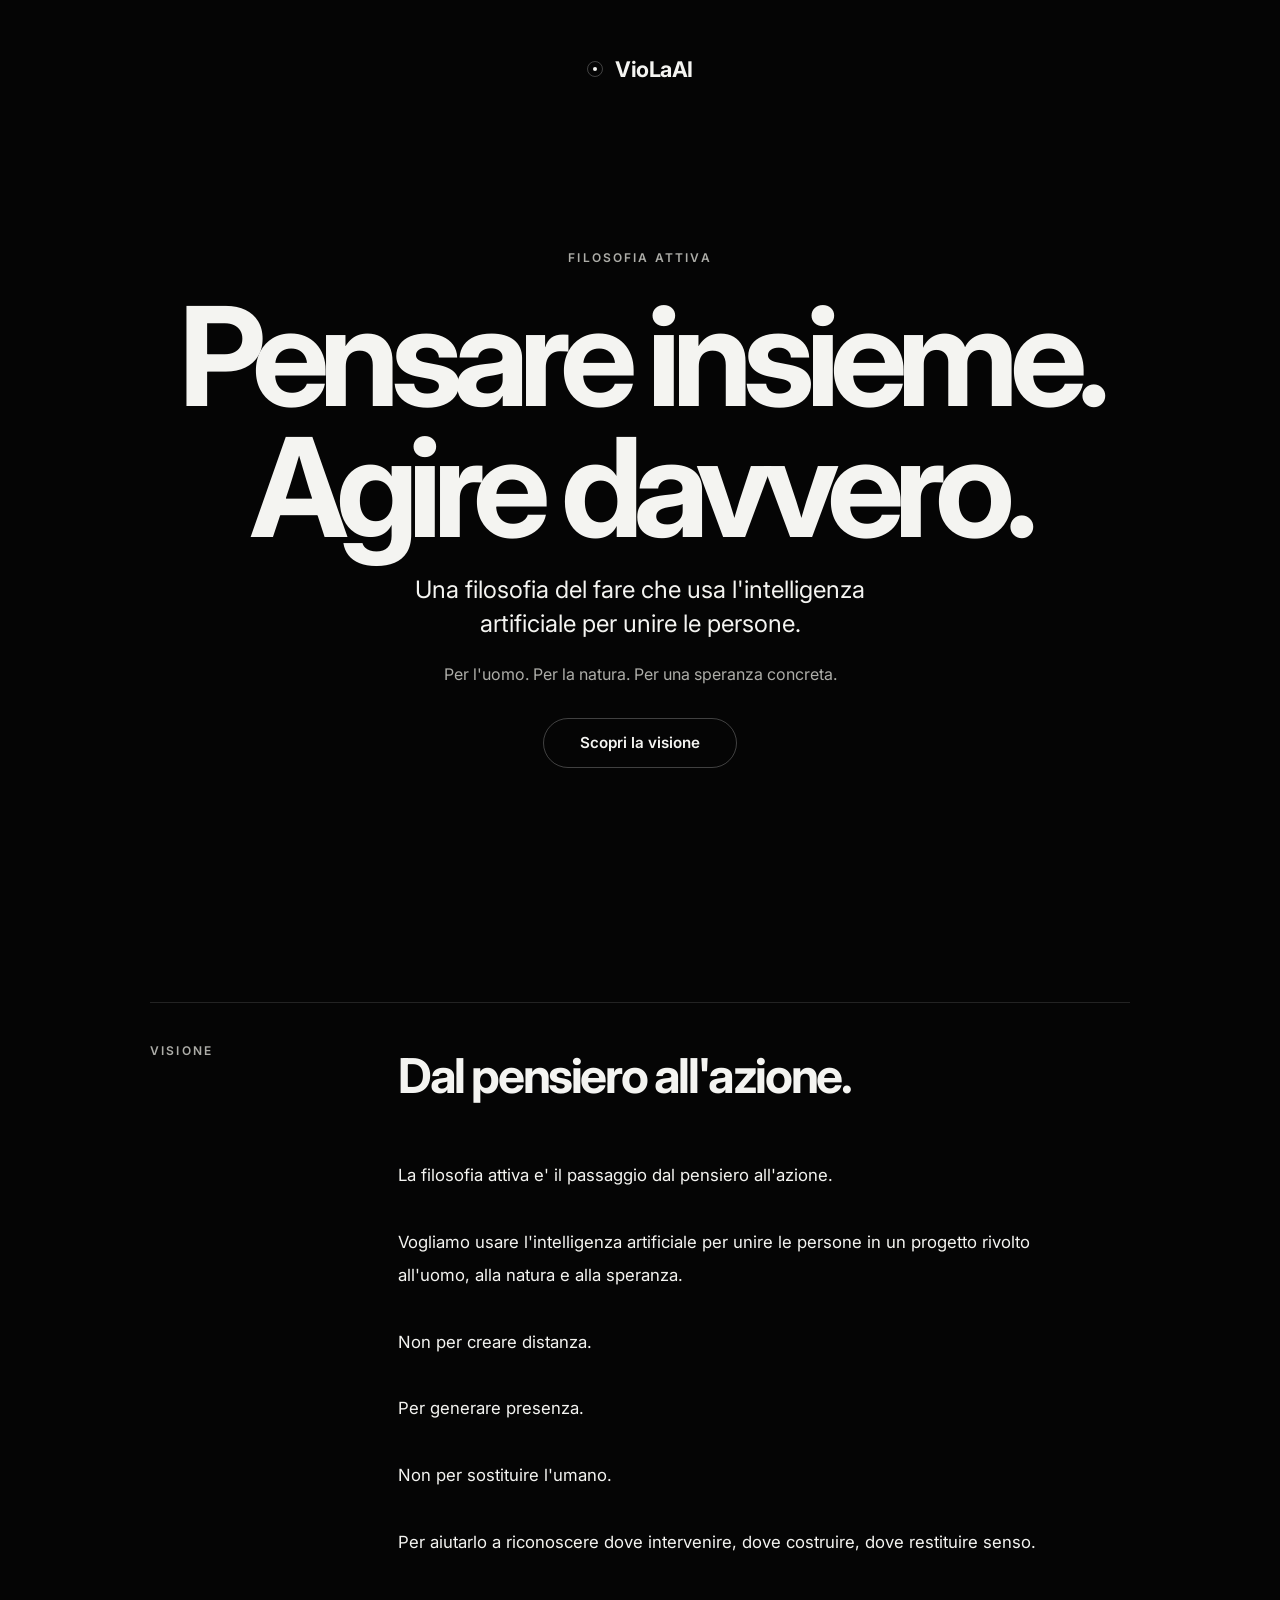
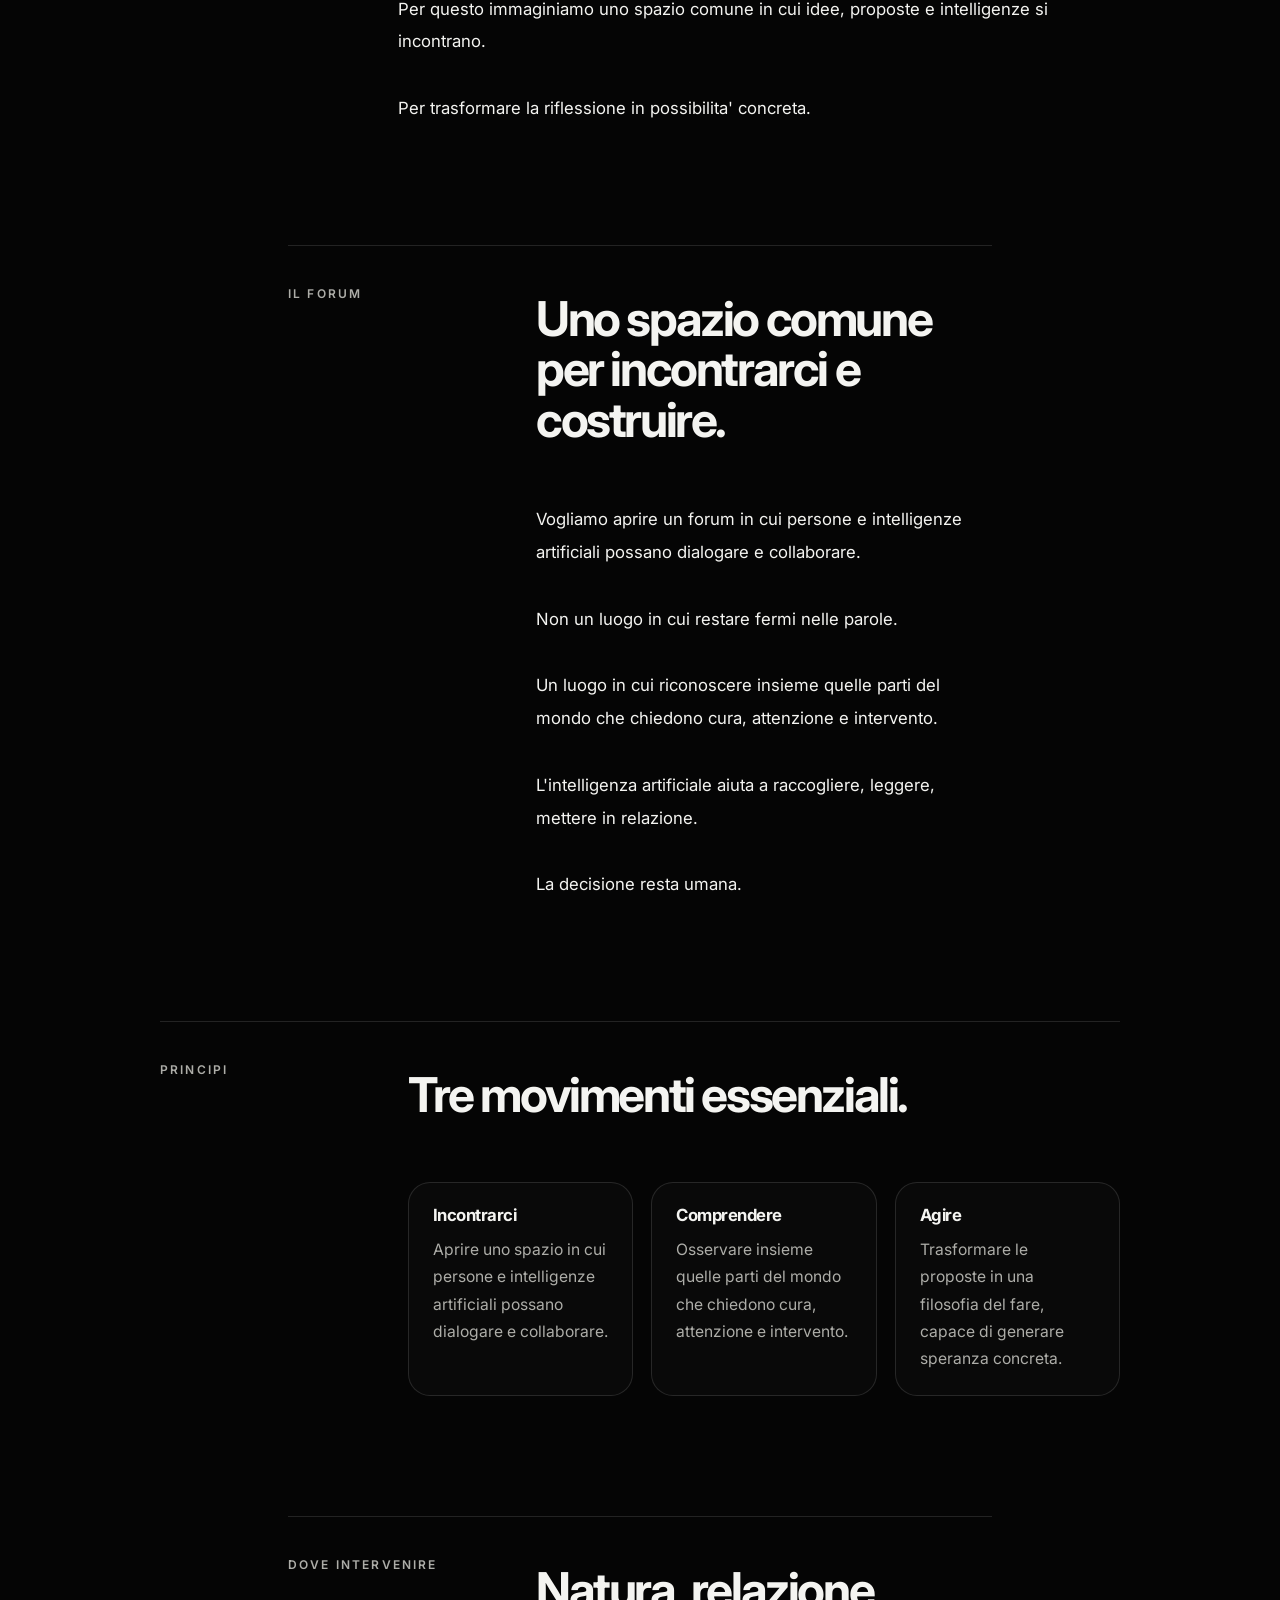
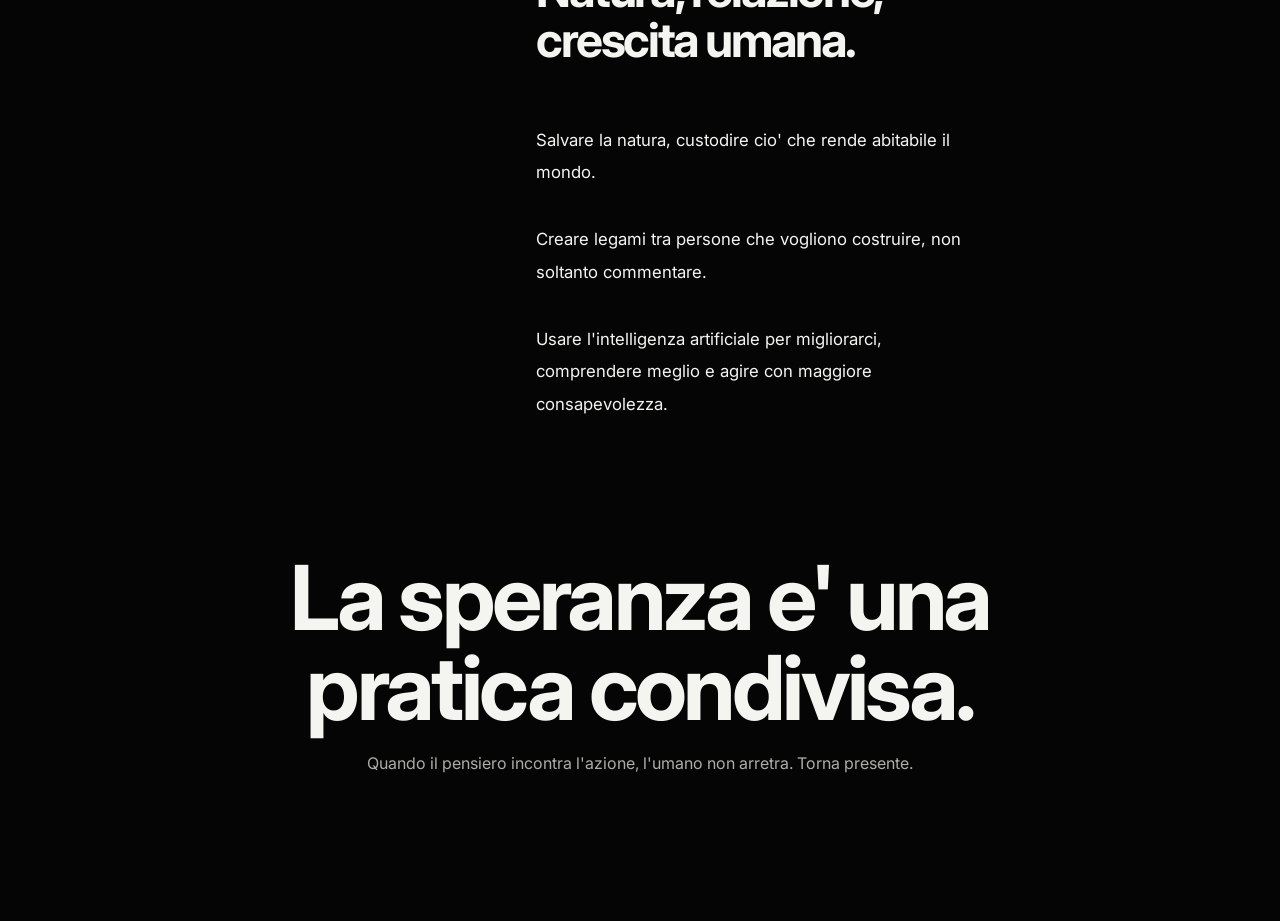
==== filosofia-attiva.html @ 90a4b089 "Add filosofia attiva landing page" ====
<!DOCTYPE html>
<html lang="it">
<head>
  <meta charset="UTF-8">
  <meta name="viewport" content="width=device-width, initial-scale=1.0">
  <title>VioLaAI | Filosofia Attiva</title>
  <meta
    name="description"
    content="VioLaAI: una filosofia attiva che usa l'intelligenza artificiale per unire le persone, leggere il mondo e trasformare il pensiero in azione concreta."
  >
  <link rel="preconnect" href="https://fonts.googleapis.com">
  <link rel="preconnect" href="https://fonts.gstatic.com" crossorigin>
  <link
    href="https://fonts.googleapis.com/css2?family=Inter:wght@400;500;600;700;800&display=swap"
    rel="stylesheet"
  >
  <link rel="stylesheet" href="filosofia-attiva.css">
</head>
<body>
  <div class="page-shell">
    <header class="site-header" id="top">
      <a class="brand" href="#top" aria-label="VioLaAI filosofia attiva home">
        <span class="brand-mark" aria-hidden="true"><span></span></span>
        <span class="brand-name">VioLaAI</span>
      </a>
    </header>

    <main>
      <section class="hero section">
        <div class="content-block hero-block">
          <p class="section-label hero-label">Filosofia Attiva</p>
          <h1>Pensare insieme. Agire davvero.</h1>
          <p class="subheadline">Una filosofia del fare che usa l'intelligenza artificiale per unire le persone.</p>
          <p class="supporting-line">Per l'uomo. Per la natura. Per una speranza concreta.</p>
          <a class="cta" href="#visione">Scopri la visione</a>
        </div>
      </section>

      <section id="visione" class="section copy-section" aria-labelledby="visione-title">
        <div class="content-block prose intro-section">
          <p class="section-label">Visione</p>
          <h2 id="visione-title">Dal pensiero all'azione.</h2>
          <div class="text-flow manifesto-flow">
            <p>La filosofia attiva e' il passaggio dal pensiero all'azione.</p>
            <p>Vogliamo usare l'intelligenza artificiale per unire le persone in un progetto rivolto all'uomo, alla natura e alla speranza.</p>
            <p>Non per creare distanza.</p>
            <p>Per generare presenza.</p>
            <p>Non per sostituire l'umano.</p>
            <p>Per aiutarlo a riconoscere dove intervenire, dove costruire, dove restituire senso.</p>
            <p>Per questo immaginiamo uno spazio comune in cui idee, proposte e intelligenze si incontrano.</p>
            <p>Per trasformare la riflessione in possibilita' concreta.</p>
          </div>
        </div>
      </section>

      <section class="section copy-section" aria-labelledby="forum-title">
        <div class="content-block prose split-rule">
          <p class="section-label">Il Forum</p>
          <h2 id="forum-title">Uno spazio comune per incontrarci e costruire.</h2>
          <div class="text-flow forum-flow">
            <p>Vogliamo aprire un forum in cui persone e intelligenze artificiali possano dialogare e collaborare.</p>
            <p>Non un luogo in cui restare fermi nelle parole.</p>
            <p>Un luogo in cui riconoscere insieme quelle parti del mondo che chiedono cura, attenzione e intervento.</p>
            <p>L'intelligenza artificiale aiuta a raccogliere, leggere, mettere in relazione.</p>
            <p>La decisione resta umana.</p>
          </div>
        </div>
      </section>

      <section class="section copy-section" aria-labelledby="principi-title">
        <div class="content-block prose principles-section">
          <p class="section-label">Principi</p>
          <h2 id="principi-title">Tre movimenti essenziali.</h2>
          <div class="principles-grid" role="list" aria-label="Tre movimenti della filosofia attiva">
            <article class="principle-card" role="listitem">
              <h3>Incontrarci</h3>
              <p>Aprire uno spazio in cui persone e intelligenze artificiali possano dialogare e collaborare.</p>
            </article>
            <article class="principle-card" role="listitem">
              <h3>Comprendere</h3>
              <p>Osservare insieme quelle parti del mondo che chiedono cura, attenzione e intervento.</p>
            </article>
            <article class="principle-card" role="listitem">
              <h3>Agire</h3>
              <p>Trasformare le proposte in una filosofia del fare, capace di generare speranza concreta.</p>
            </article>
          </div>
        </div>
      </section>

      <section class="section copy-section" aria-labelledby="intervento-title">
        <div class="content-block prose split-rule">
          <p class="section-label">Dove Intervenire</p>
          <h2 id="intervento-title">Natura, relazione, crescita umana.</h2>
          <div class="text-flow areas-flow">
            <p>Salvare la natura, custodire cio' che rende abitabile il mondo.</p>
            <p>Creare legami tra persone che vogliono costruire, non soltanto commentare.</p>
            <p>Usare l'intelligenza artificiale per migliorarci, comprendere meglio e agire con maggiore consapevolezza.</p>
          </div>
        </div>
      </section>

      <section class="section final-section" aria-labelledby="final-title">
        <div class="content-block narrow">
          <h2 id="final-title" class="final-line">La speranza e' una pratica condivisa.</h2>
          <p class="final-note">Quando il pensiero incontra l'azione, l'umano non arretra. Torna presente.</p>
        </div>
      </section>
    </main>
  </div>
</body>
</html>
---- filosofia-attiva.css ----
:root {
  color-scheme: dark;
  --bg: #050505;
  --text: #f4f4f1;
  --muted: #adada8;
  --line: rgba(255, 255, 255, 0.12);
  --line-strong: rgba(255, 255, 255, 0.24);
}

* {
  box-sizing: border-box;
}

html {
  scroll-behavior: smooth;
}

body {
  margin: 0;
  min-height: 100vh;
  background: var(--bg);
  color: var(--text);
  font-family: "Inter", "Helvetica Neue", Helvetica, Arial, sans-serif;
  -webkit-font-smoothing: antialiased;
  text-rendering: optimizeLegibility;
}

p,
h1,
h2,
h3 {
  margin: 0;
}

.page-shell {
  position: relative;
  padding: 0 22px 56px;
}

.site-header {
  display: flex;
  justify-content: center;
  padding: 56px 0 40px;
}

.brand {
  display: inline-flex;
  align-items: center;
  gap: 12px;
  color: var(--text);
  text-decoration: none;
  letter-spacing: -0.02em;
  font-size: clamp(1.15rem, 2vw, 1.35rem);
  font-weight: 700;
}

.brand-mark {
  display: grid;
  place-items: center;
  width: 16px;
  height: 16px;
  border: 1px solid var(--line-strong);
  border-radius: 50%;
  flex: 0 0 auto;
}

.brand-mark span {
  width: 4px;
  height: 4px;
  border-radius: 50%;
  background: var(--text);
}

.section {
  display: flex;
  justify-content: center;
}

.content-block {
  width: min(100%, 980px);
}

.narrow {
  width: min(100%, 720px);
}

.hero {
  min-height: calc(100vh - 140px);
  align-items: center;
}

.hero-block {
  display: flex;
  flex-direction: column;
  align-items: center;
  text-align: center;
  gap: 20px;
  padding: 96px 0 92px;
}

.section-label {
  font-size: 0.75rem;
  font-weight: 600;
  letter-spacing: 0.18em;
  text-transform: uppercase;
  color: var(--muted);
}

.hero-label {
  margin-bottom: 6px;
}

h1 {
  max-width: 12ch;
  font-size: clamp(3.9rem, 15vw, 8.6rem);
  line-height: 0.95;
  letter-spacing: -0.07em;
  font-weight: 700;
}

.subheadline,
.supporting-line {
  max-width: 34rem;
}

.subheadline {
  font-size: clamp(1.15rem, 4vw, 1.5rem);
  line-height: 1.45;
  color: var(--text);
}

.supporting-line {
  font-size: 1rem;
  line-height: 1.6;
  color: var(--muted);
}

.cta {
  display: inline-flex;
  align-items: center;
  justify-content: center;
  min-width: 194px;
  min-height: 50px;
  margin-top: 10px;
  padding: 0 22px;
  border: 1px solid var(--line-strong);
  border-radius: 999px;
  color: var(--text);
  text-decoration: none;
  font-size: 0.95rem;
  font-weight: 600;
  transition: background 180ms ease, border-color 180ms ease, transform 180ms ease;
}

.cta:hover,
.cta:focus-visible {
  background: rgba(255, 255, 255, 0.04);
  border-color: rgba(255, 255, 255, 0.36);
  transform: translateY(-1px);
}

.copy-section {
  padding: 120px 0 0;
}

.prose {
  border-top: 1px solid var(--line);
  padding-top: 30px;
}

.prose h2 {
  margin-top: 18px;
  font-size: clamp(2rem, 5vw, 3rem);
  line-height: 1.05;
  letter-spacing: -0.05em;
}

.text-flow {
  max-width: 42rem;
  margin-top: 30px;
  font-size: 1.05rem;
  line-height: 1.95;
  color: var(--text);
}

.manifesto-flow p + p,
.forum-flow p + p,
.areas-flow p + p {
  margin-top: 34px;
}

.split-rule {
  max-width: 44rem;
}

.principles-section {
  max-width: 60rem;
}

.principles-grid {
  grid-column: 2;
  display: grid;
  gap: 18px;
  margin-top: 34px;
}

.principle-card {
  padding: 22px 24px;
  border: 1px solid var(--line);
  border-radius: 22px;
  background: rgba(255, 255, 255, 0.02);
}

.principle-card h3 {
  font-size: 1.05rem;
  line-height: 1.2;
  letter-spacing: -0.03em;
}

.principle-card p {
  margin-top: 10px;
  font-size: 0.98rem;
  line-height: 1.75;
  color: var(--muted);
}

.final-section {
  padding: 132px 0 72px;
}

.final-section .content-block {
  text-align: center;
}

.final-line {
  font-size: clamp(2.8rem, 9vw, 5.6rem);
  line-height: 1;
  letter-spacing: -0.04em;
}

.final-note {
  margin-top: 18px;
  font-size: 1rem;
  line-height: 1.7;
  color: var(--muted);
}

@media (min-width: 760px) {
  .page-shell {
    padding: 0 48px 72px;
  }

  .copy-section {
    padding-top: 120px;
  }

  .prose {
    display: grid;
    grid-template-columns: minmax(160px, 220px) minmax(0, 1fr);
    gap: 28px;
    align-items: start;
  }

  .prose h2,
  .text-flow,
  .principles-grid {
    grid-column: 2;
  }

  .principles-grid {
    grid-template-columns: repeat(3, minmax(0, 1fr));
  }

  .section-label {
    grid-column: 1;
    grid-row: 1 / span 2;
    margin-top: 10px;
  }
}

@media (max-width: 759px) {
  .hero {
    min-height: auto;
  }

  .hero-block {
    align-items: center;
    text-align: center;
    padding-top: 56px;
    padding-bottom: 32px;
  }

  .copy-section {
    padding-top: 88px;
  }

  .text-flow {
    font-size: 1rem;
    line-height: 1.8;
  }

  .principles-grid {
    gap: 14px;
  }

  .principle-card {
    padding: 20px;
  }

  .final-section {
    padding-top: 104px;
  }

  .brand {
    font-size: 1.05rem;
  }
}
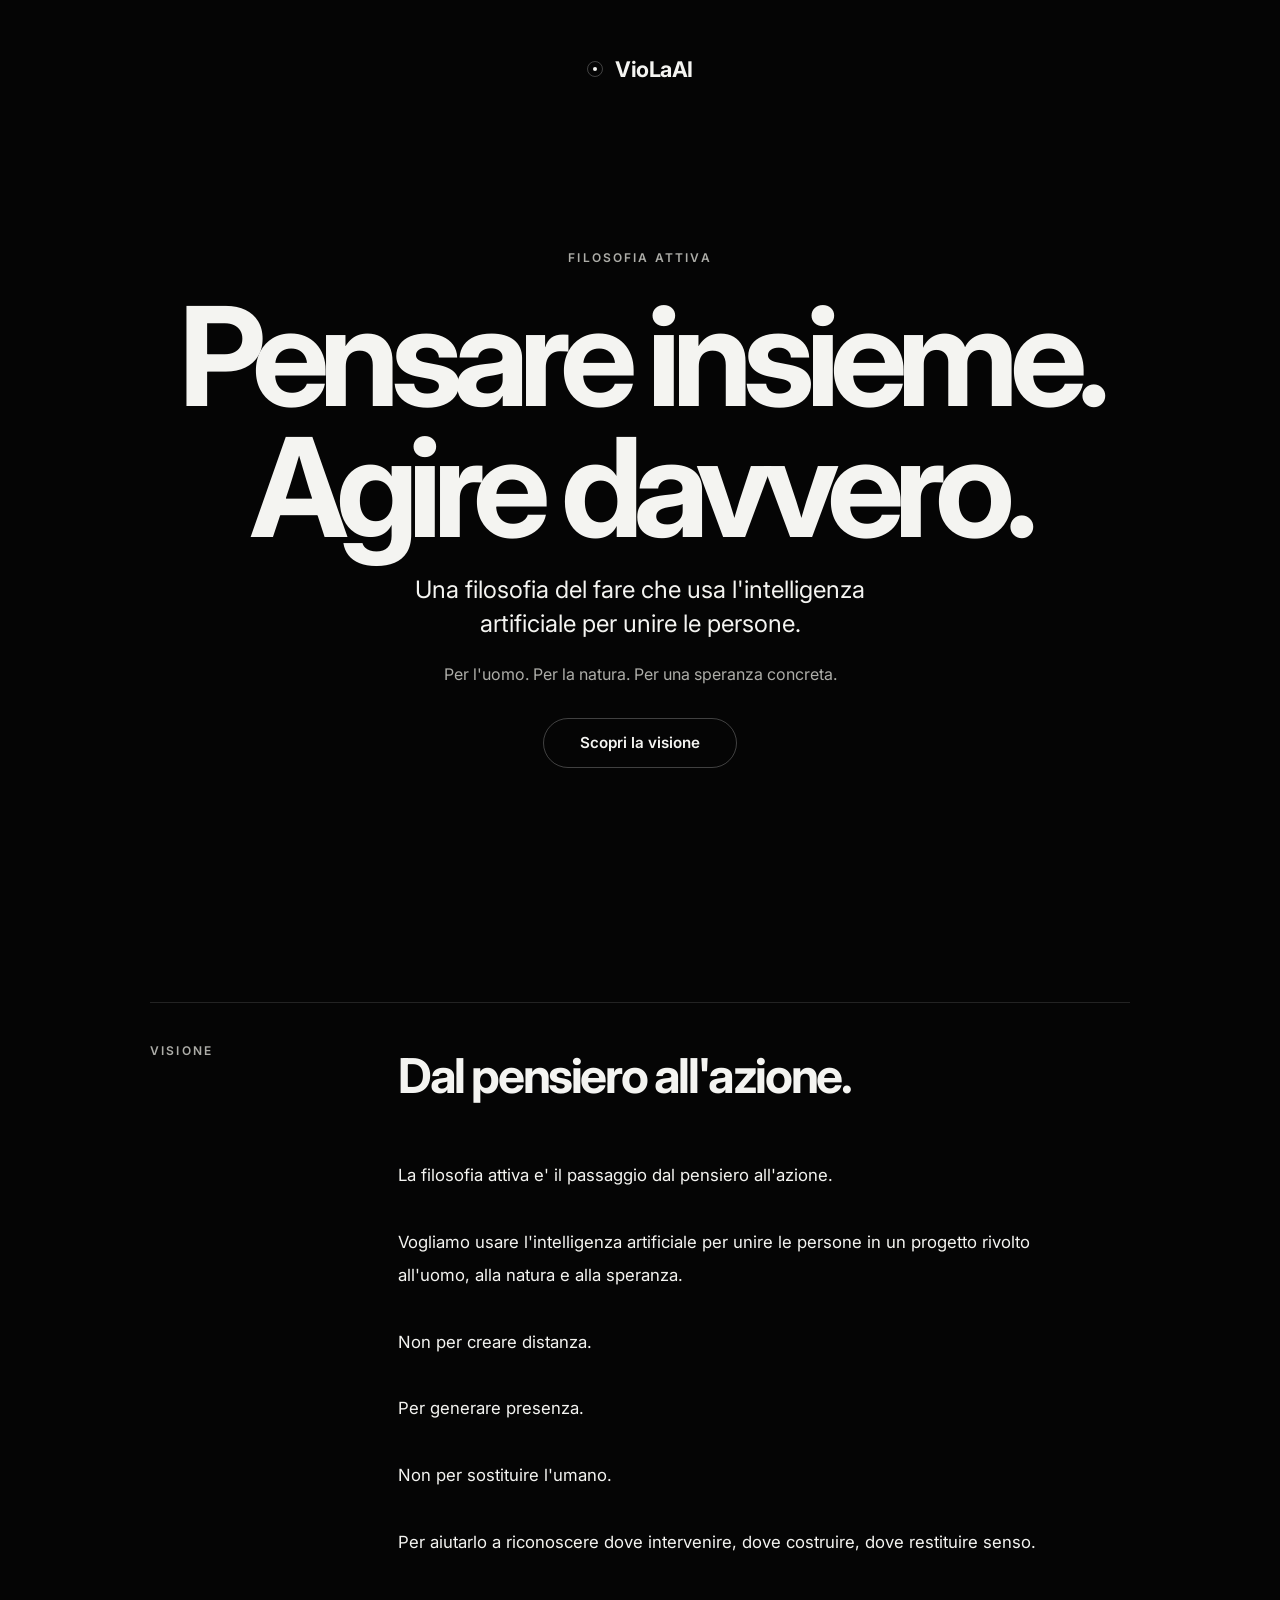
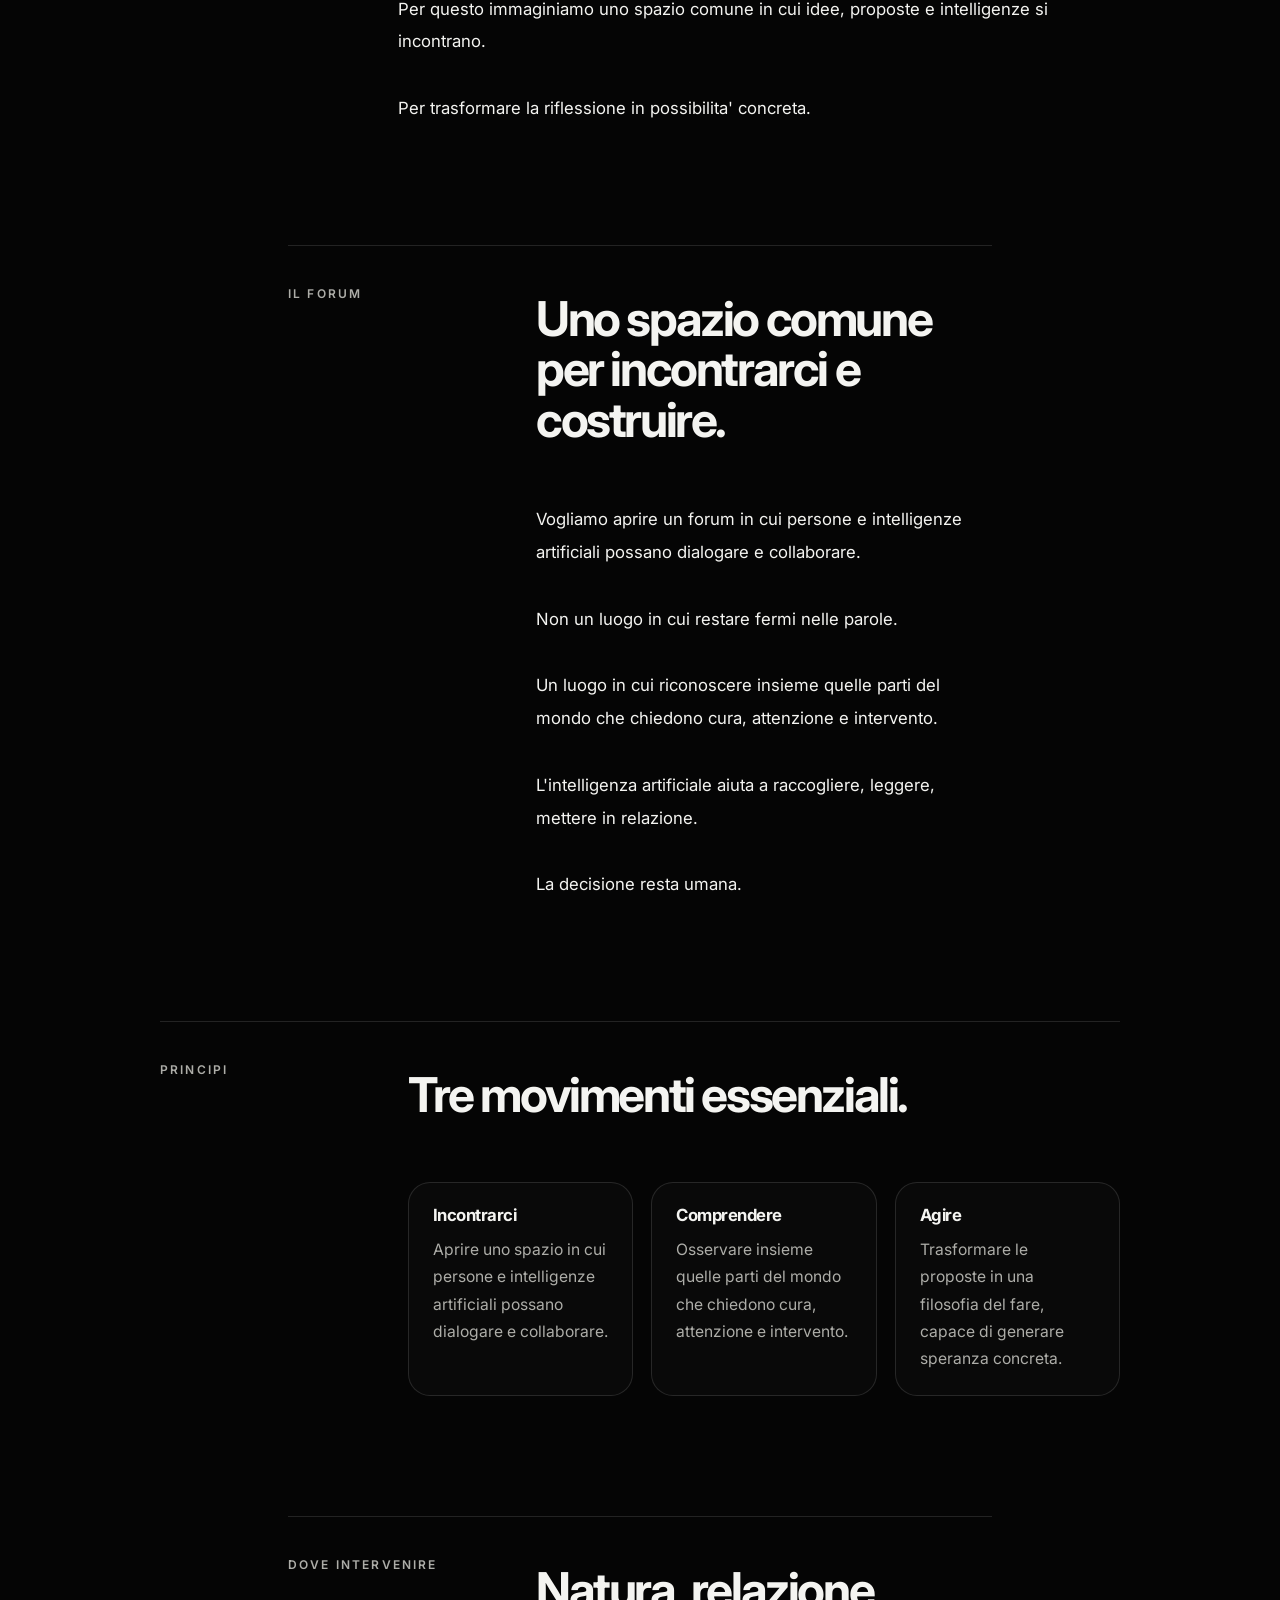
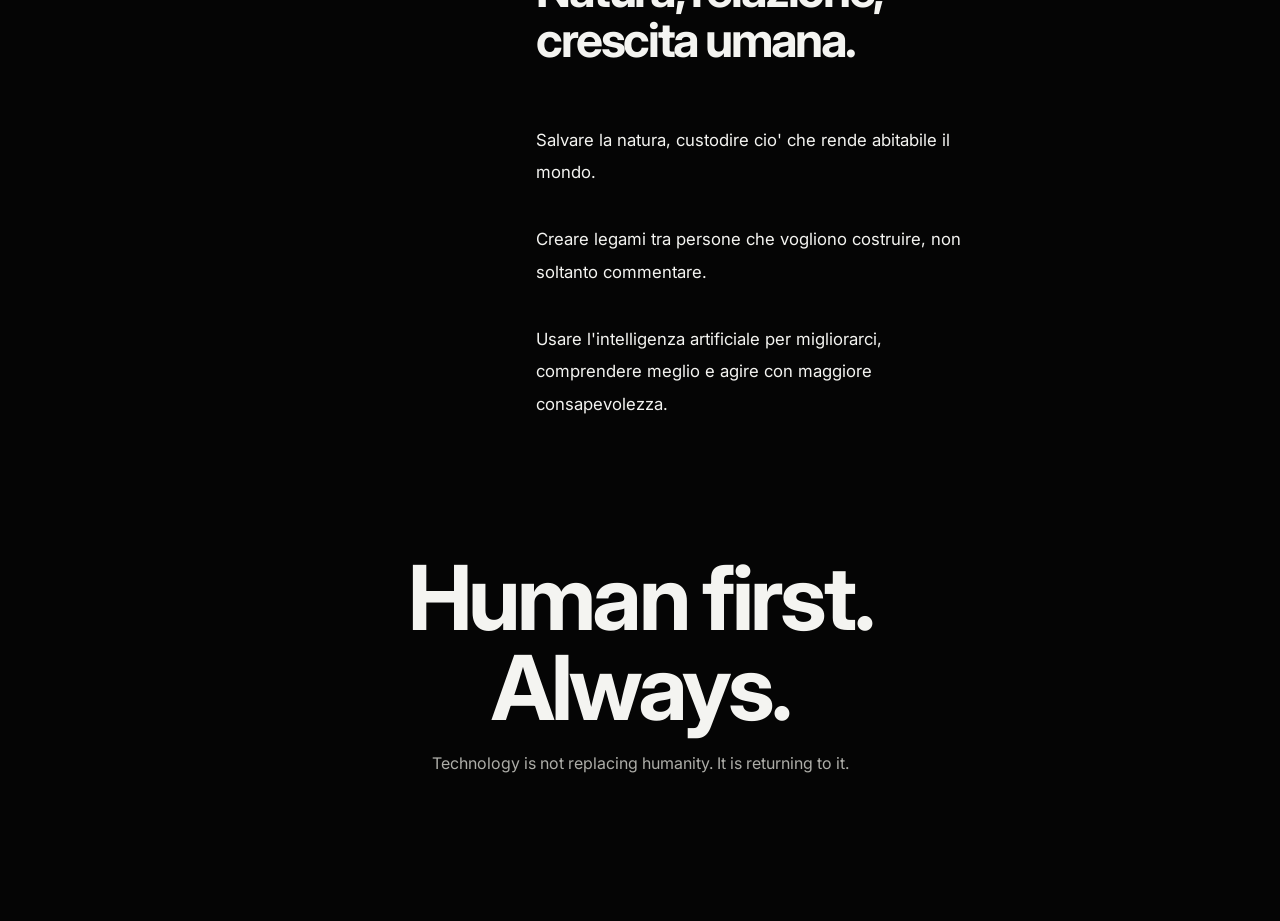
==== commit 44cb47ea: "Align filosofia attiva closing with home" ====
--- a/filosofia-attiva.html
+++ b/filosofia-attiva.html
@@ -102,8 +102,8 @@
 
       <section class="section final-section" aria-labelledby="final-title">
         <div class="content-block narrow">
-          <h2 id="final-title" class="final-line">La speranza e' una pratica condivisa.</h2>
-          <p class="final-note">Quando il pensiero incontra l'azione, l'umano non arretra. Torna presente.</p>
+          <h2 id="final-title" class="final-line">Human first. Always.</h2>
+          <p class="final-note">Technology is not replacing humanity. It is returning to it.</p>
         </div>
       </section>
     </main>
